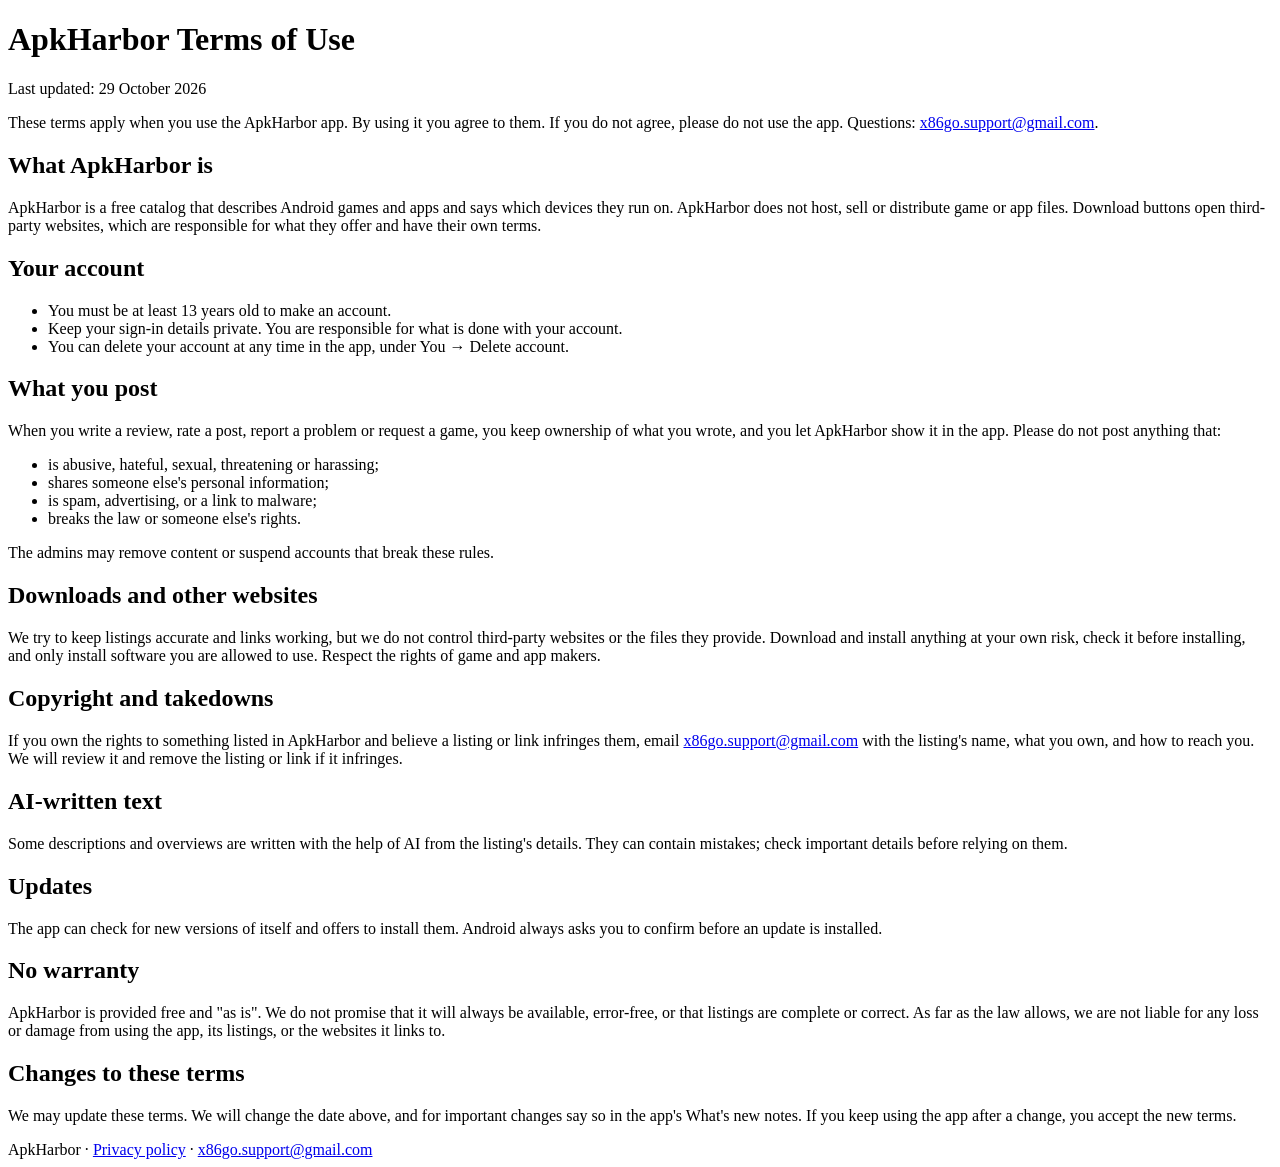
==== docs/terms.html @ 918039da "Add terms.html" ====
<!doctype html>
<html lang="en">
<head>
<meta charset="utf-8">
<meta name="viewport" content="width=device-width, initial-scale=1">
<title>ApkHarbor Terms of Use</title>
<link rel="stylesheet" href="style.css">
</head>
<body>
<main>
<h1>Apk<span>Harbor</span> Terms of Use</h1>
<p class="updated">Last updated: 29 October 2026</p>

<p>These terms apply when you use the ApkHarbor app. By using it you agree to them. If you do not agree, please do not use the app. Questions: <a href="mailto:x86go.support@gmail.com">x86go.support@gmail.com</a>.</p>

<h2>What ApkHarbor is</h2>
<p>ApkHarbor is a free catalog that describes Android games and apps and says which devices they run on. ApkHarbor does not host, sell or distribute game or app files. Download buttons open third-party websites, which are responsible for what they offer and have their own terms.</p>

<h2>Your account</h2>
<ul>
  <li>You must be at least 13 years old to make an account.</li>
  <li>Keep your sign-in details private. You are responsible for what is done with your account.</li>
  <li>You can delete your account at any time in the app, under You → Delete account.</li>
</ul>

<h2>What you post</h2>
<p>When you write a review, rate a post, report a problem or request a game, you keep ownership of what you wrote, and you let ApkHarbor show it in the app. Please do not post anything that:</p>
<ul>
  <li>is abusive, hateful, sexual, threatening or harassing;</li>
  <li>shares someone else's personal information;</li>
  <li>is spam, advertising, or a link to malware;</li>
  <li>breaks the law or someone else's rights.</li>
</ul>
<p>The admins may remove content or suspend accounts that break these rules.</p>

<h2>Downloads and other websites</h2>
<p>We try to keep listings accurate and links working, but we do not control third-party websites or the files they provide. Download and install anything at your own risk, check it before installing, and only install software you are allowed to use. Respect the rights of game and app makers.</p>

<h2>Copyright and takedowns</h2>
<p>If you own the rights to something listed in ApkHarbor and believe a listing or link infringes them, email <a href="mailto:x86go.support@gmail.com">x86go.support@gmail.com</a> with the listing's name, what you own, and how to reach you. We will review it and remove the listing or link if it infringes.</p>

<h2>AI-written text</h2>
<p>Some descriptions and overviews are written with the help of AI from the listing's details. They can contain mistakes; check important details before relying on them.</p>

<h2>Updates</h2>
<p>The app can check for new versions of itself and offers to install them. Android always asks you to confirm before an update is installed.</p>

<h2>No warranty</h2>
<p>ApkHarbor is provided free and "as is". We do not promise that it will always be available, error-free, or that listings are complete or correct. As far as the law allows, we are not liable for any loss or damage from using the app, its listings, or the websites it links to.</p>

<h2>Changes to these terms</h2>
<p>We may update these terms. We will change the date above, and for important changes say so in the app's What's new notes. If you keep using the app after a change, you accept the new terms.</p>

<footer>ApkHarbor · <a href="privacy.html">Privacy policy</a> · <a href="mailto:x86go.support@gmail.com">x86go.support@gmail.com</a></footer>
</main>
</body>
</html>
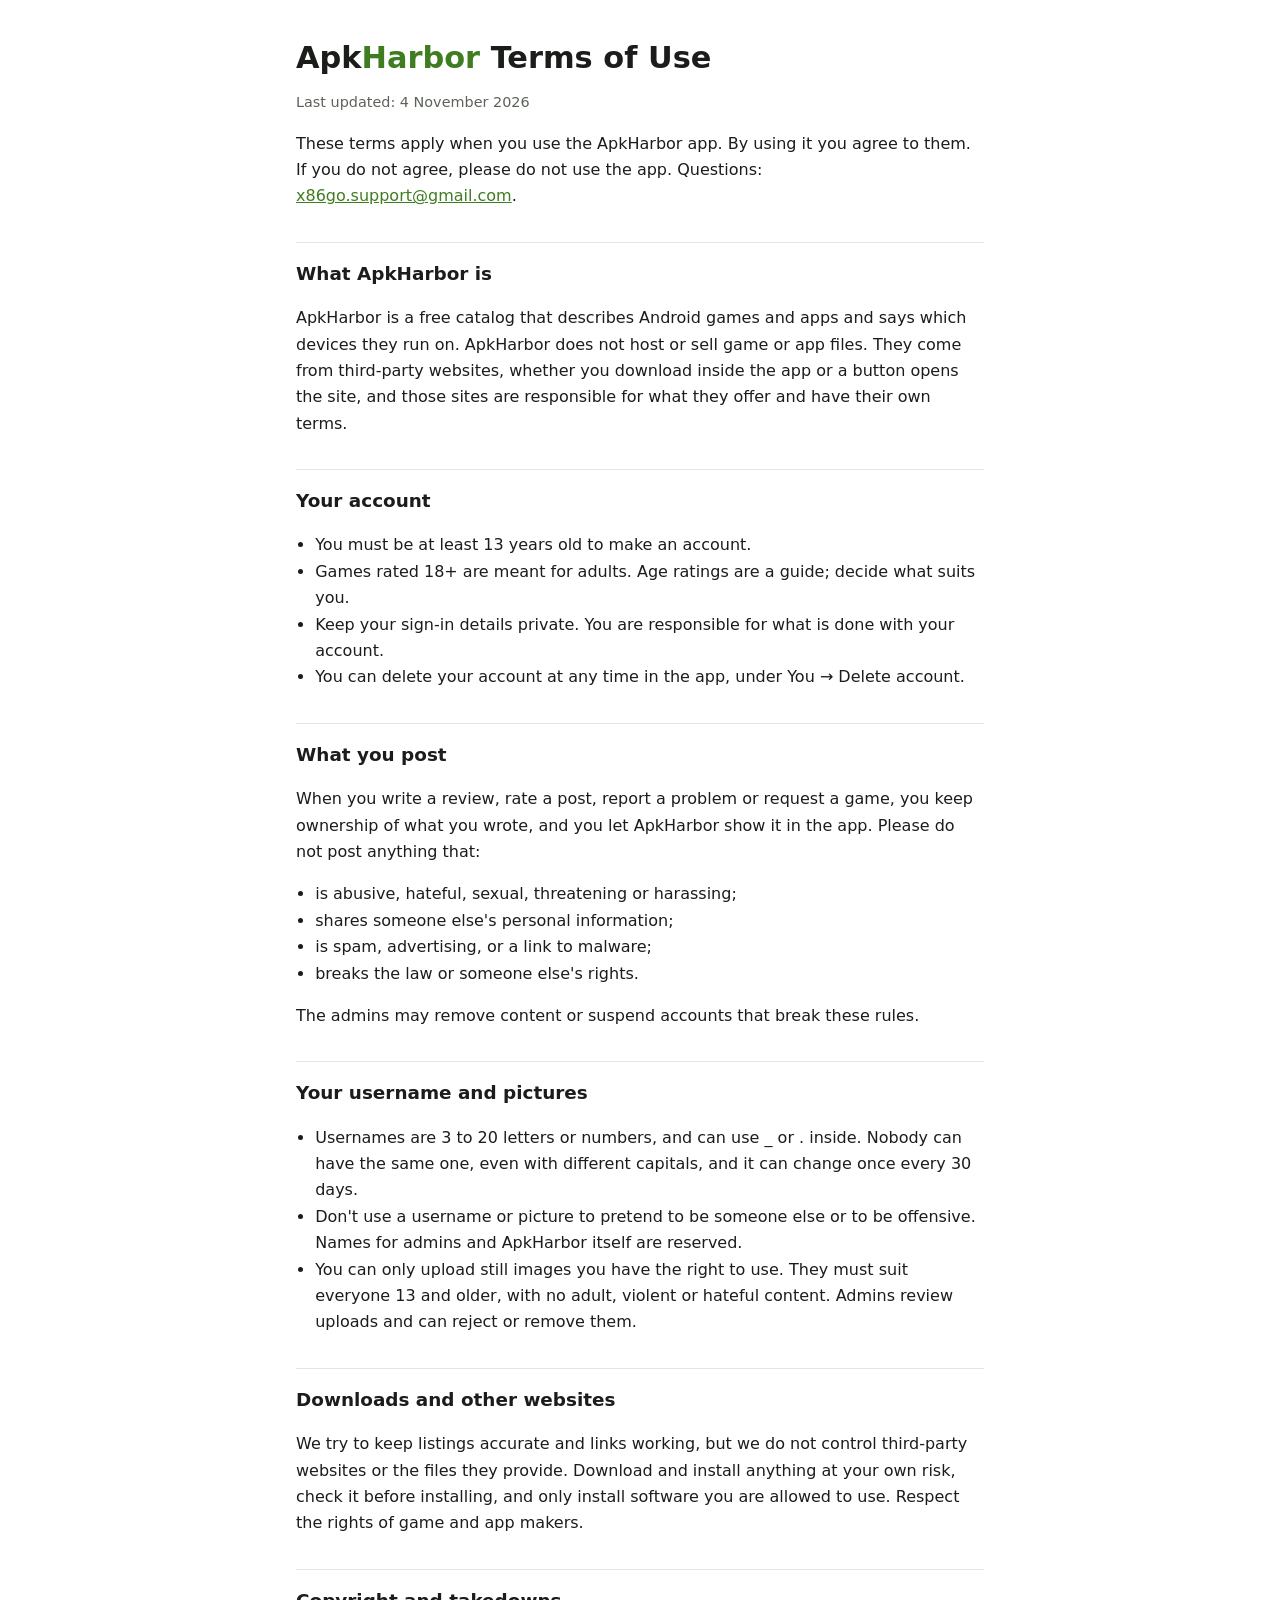
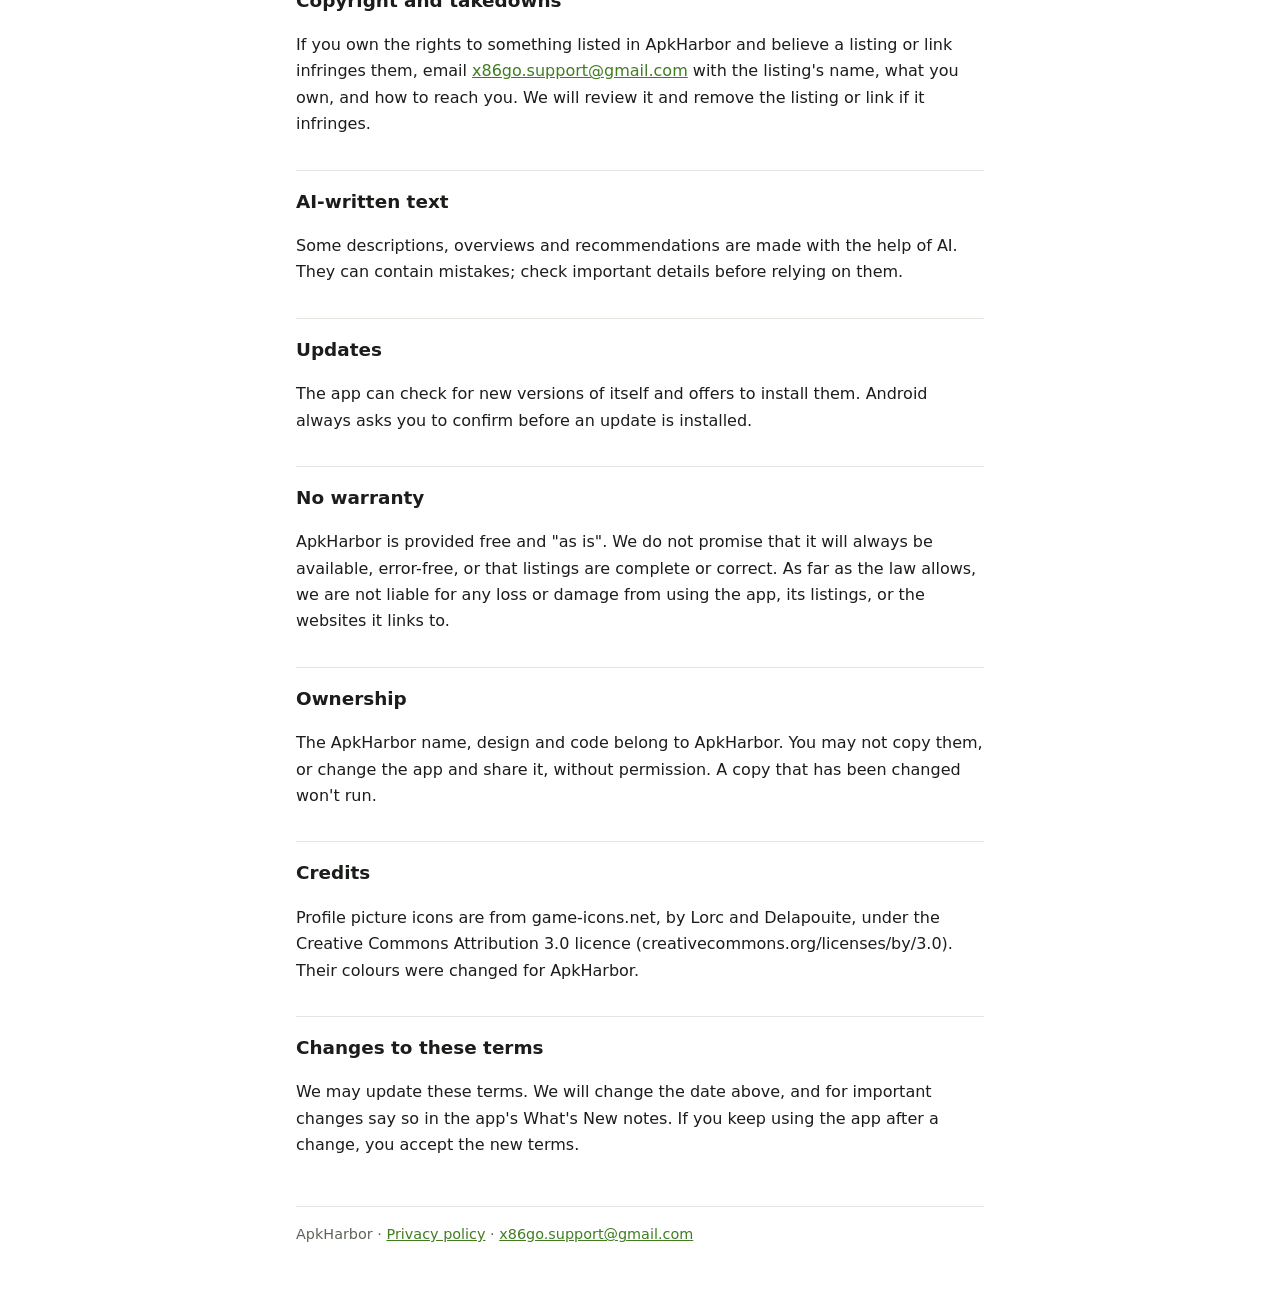
==== commit 396b1631: "Terms of use: usernames, uploaded pictures and banners Co-Authored-By: Claude Opus 5.5 <noreply@anth" ====
--- a/docs/terms.html
+++ b/docs/terms.html
@@ -9,21 +9,24 @@
 <body>
 <main>
 <h1>Apk<span>Harbor</span> Terms of Use</h1>
-<p class="updated">Last updated: 29 October 2026</p>
+<p class="updated">Last updated: 4 November 2026</p>
 
 <p>These terms apply when you use the ApkHarbor app. By using it you agree to them. If you do not agree, please do not use the app. Questions: <a href="mailto:x86go.support@gmail.com">x86go.support@gmail.com</a>.</p>
 
 <h2>What ApkHarbor is</h2>
-<p>ApkHarbor is a free catalog that describes Android games and apps and says which devices they run on. ApkHarbor does not host, sell or distribute game or app files. Download buttons open third-party websites, which are responsible for what they offer and have their own terms.</p>
+
+<p>ApkHarbor is a free catalog that describes Android games and apps and says which devices they run on. ApkHarbor does not host or sell game or app files. They come from third-party websites, whether you download inside the app or a button opens the site, and those sites are responsible for what they offer and have their own terms.</p>
 
 <h2>Your account</h2>
 <ul>
   <li>You must be at least 13 years old to make an account.</li>
+  <li>Games rated 18+ are meant for adults. Age ratings are a guide; decide what suits you.</li>
   <li>Keep your sign-in details private. You are responsible for what is done with your account.</li>
   <li>You can delete your account at any time in the app, under You → Delete account.</li>
 </ul>
 
 <h2>What you post</h2>
+
 <p>When you write a review, rate a post, report a problem or request a game, you keep ownership of what you wrote, and you let ApkHarbor show it in the app. Please do not post anything that:</p>
 <ul>
   <li>is abusive, hateful, sexual, threatening or harassing;</li>
@@ -31,25 +34,47 @@
   <li>is spam, advertising, or a link to malware;</li>
   <li>breaks the law or someone else's rights.</li>
 </ul>
+
 <p>The admins may remove content or suspend accounts that break these rules.</p>
 
+<h2>Your username and pictures</h2>
+<ul>
+  <li>Usernames are 3 to 20 letters or numbers, and can use _ or . inside. Nobody can have the same one, even with different capitals, and it can change once every 30 days.</li>
+  <li>Don't use a username or picture to pretend to be someone else or to be offensive. Names for admins and ApkHarbor itself are reserved.</li>
+  <li>You can only upload still images you have the right to use. They must suit everyone 13 and older, with no adult, violent or hateful content. Admins review uploads and can reject or remove them.</li>
+</ul>
+
 <h2>Downloads and other websites</h2>
+
 <p>We try to keep listings accurate and links working, but we do not control third-party websites or the files they provide. Download and install anything at your own risk, check it before installing, and only install software you are allowed to use. Respect the rights of game and app makers.</p>
 
 <h2>Copyright and takedowns</h2>
+
 <p>If you own the rights to something listed in ApkHarbor and believe a listing or link infringes them, email <a href="mailto:x86go.support@gmail.com">x86go.support@gmail.com</a> with the listing's name, what you own, and how to reach you. We will review it and remove the listing or link if it infringes.</p>
 
 <h2>AI-written text</h2>
-<p>Some descriptions and overviews are written with the help of AI from the listing's details. They can contain mistakes; check important details before relying on them.</p>
+
+<p>Some descriptions, overviews and recommendations are made with the help of AI. They can contain mistakes; check important details before relying on them.</p>
 
 <h2>Updates</h2>
+
 <p>The app can check for new versions of itself and offers to install them. Android always asks you to confirm before an update is installed.</p>
 
 <h2>No warranty</h2>
+
 <p>ApkHarbor is provided free and "as is". We do not promise that it will always be available, error-free, or that listings are complete or correct. As far as the law allows, we are not liable for any loss or damage from using the app, its listings, or the websites it links to.</p>
 
+<h2>Ownership</h2>
+
+<p>The ApkHarbor name, design and code belong to ApkHarbor. You may not copy them, or change the app and share it, without permission. A copy that has been changed won't run.</p>
+
+<h2>Credits</h2>
+
+<p>Profile picture icons are from game-icons.net, by Lorc and Delapouite, under the Creative Commons Attribution 3.0 licence (creativecommons.org/licenses/by/3.0). Their colours were changed for ApkHarbor.</p>
+
 <h2>Changes to these terms</h2>
-<p>We may update these terms. We will change the date above, and for important changes say so in the app's What's new notes. If you keep using the app after a change, you accept the new terms.</p>
+
+<p>We may update these terms. We will change the date above, and for important changes say so in the app's What's New notes. If you keep using the app after a change, you accept the new terms.</p>
 
 <footer>ApkHarbor · <a href="privacy.html">Privacy policy</a> · <a href="mailto:x86go.support@gmail.com">x86go.support@gmail.com</a></footer>
 </main>
--- a/docs/style.css
+++ b/docs/style.css
@@ -0,0 +1,13 @@
+:root { --bg: #ffffff; --text: #1b1d1a; --muted: #5d6359; --accent: #3f7d20; --line: #e3e6df; }
+@media (prefers-color-scheme: dark) { :root { --bg: #111310; --text: #e6e9e2; --muted: #a3a99e; --accent: #8fd16a; --line: #2a2e27; } }
+* { box-sizing: border-box; }
+body { margin: 0; background: var(--bg); color: var(--text); font: 16px/1.65 system-ui, -apple-system, "Segoe UI", Roboto, sans-serif; }
+main { max-width: 720px; margin: 0 auto; padding: 40px 16px 64px; }
+h1 { font-size: 1.9rem; line-height: 1.2; margin: 0 0 4px; }
+h1 span { color: var(--accent); }
+h2 { font-size: 1.15rem; margin: 32px 0 8px; padding-top: 16px; border-top: 1px solid var(--line); }
+p, li { color: var(--text); }
+.updated, footer { color: var(--muted); font-size: 0.9rem; }
+a { color: var(--accent); }
+ul { padding-left: 1.2rem; }
+footer { margin-top: 48px; padding-top: 16px; border-top: 1px solid var(--line); }
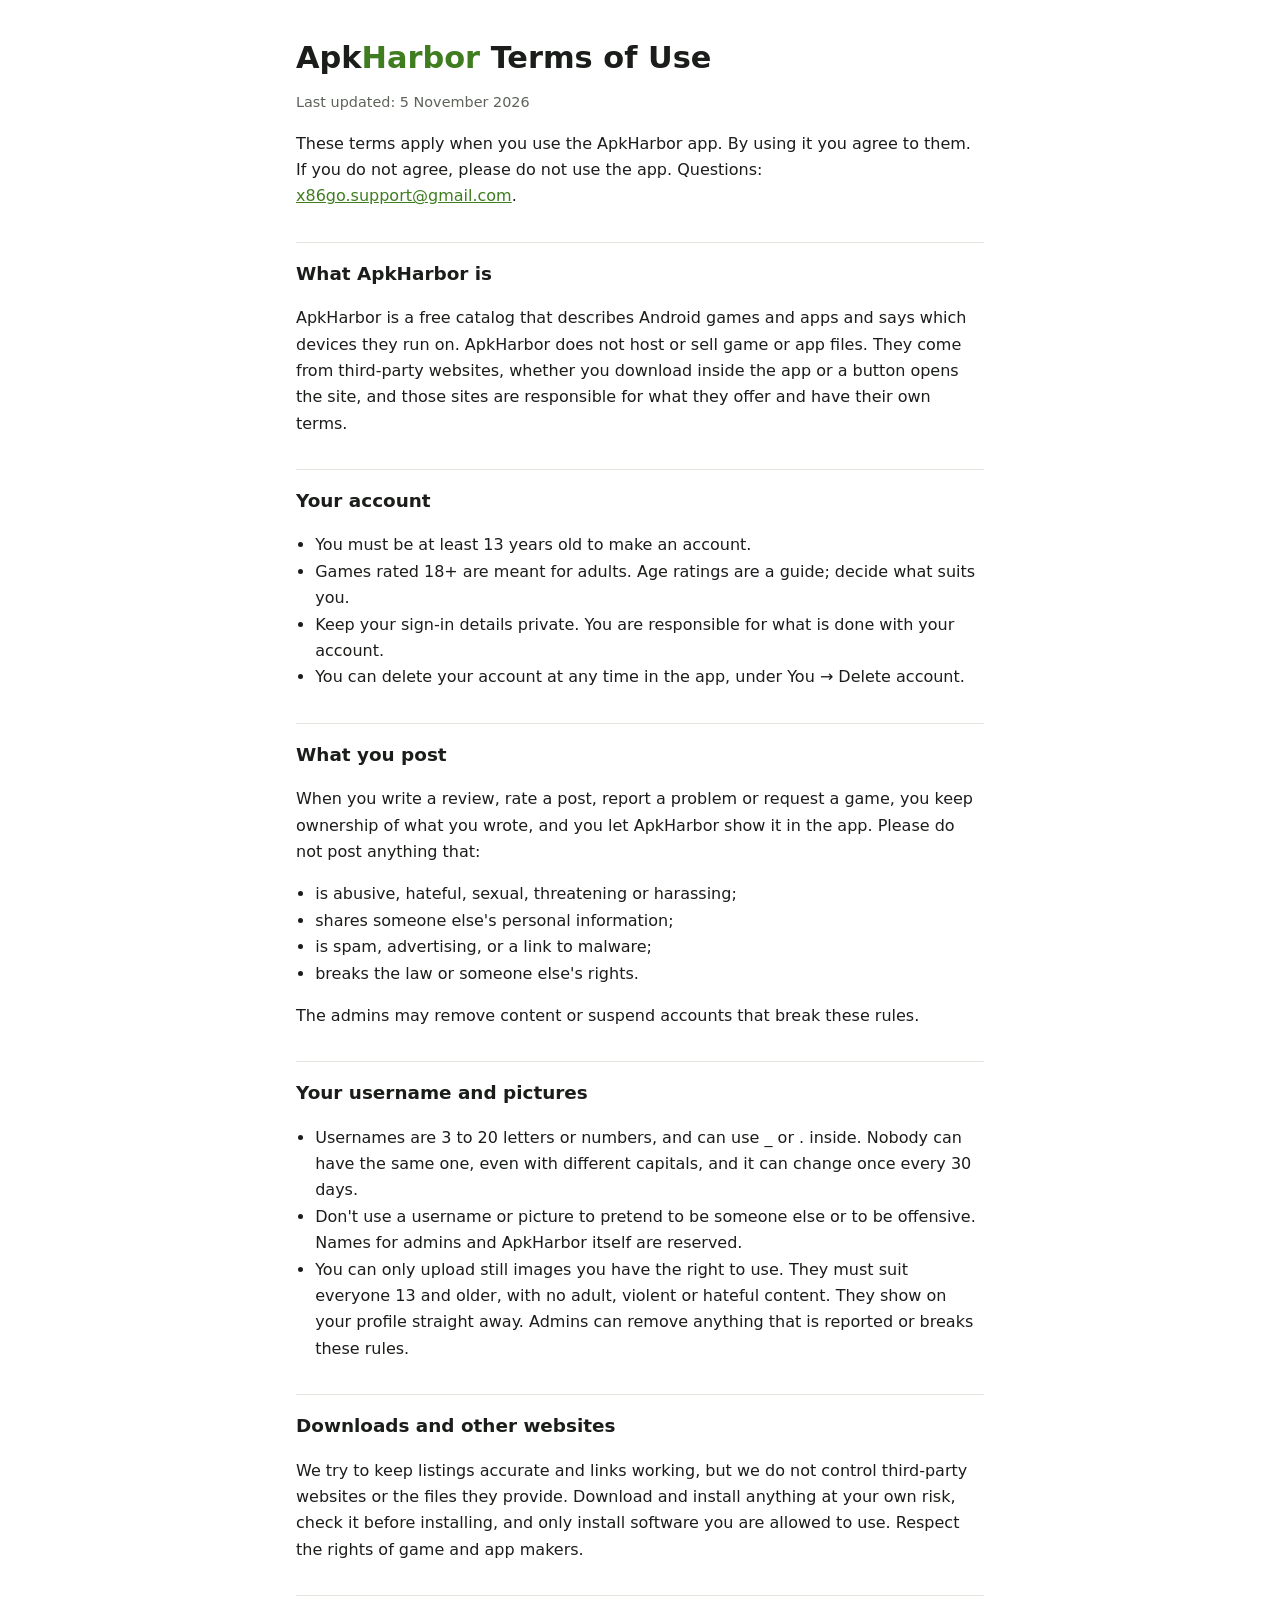
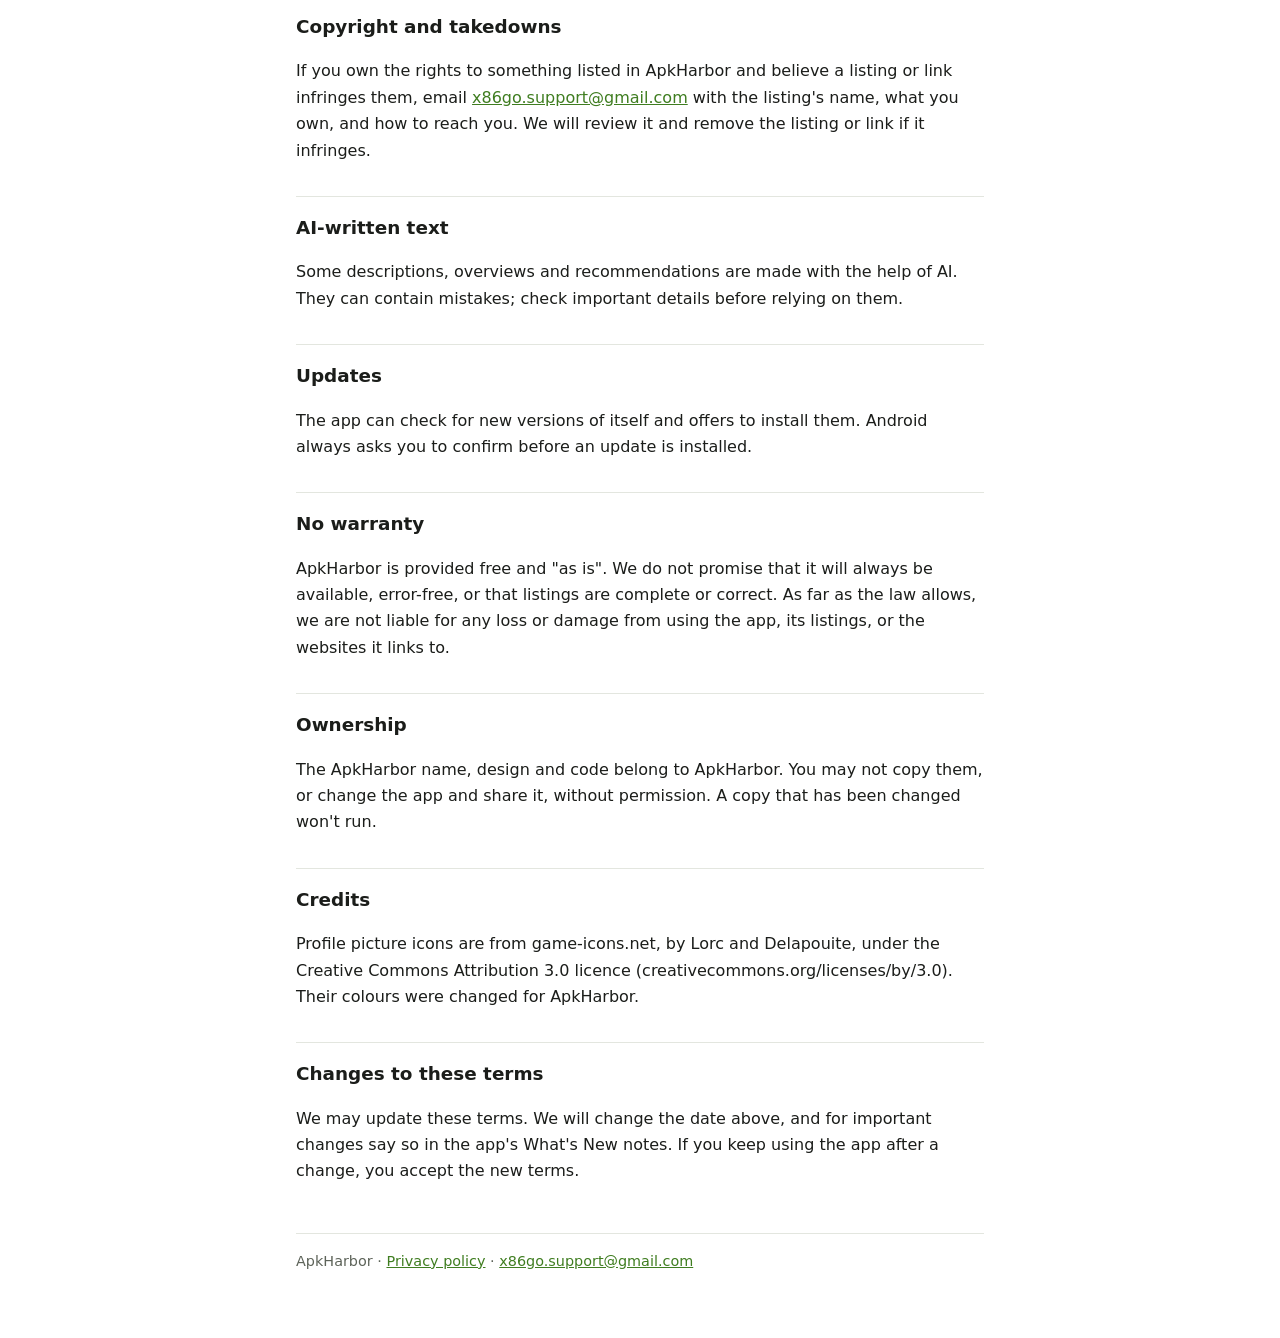
==== commit 2b76641b: "Terms: profile effects removed Co-Authored-By: Claude Opus 5.5 <noreply@anthropic.com>" ====
--- a/docs/terms.html
+++ b/docs/terms.html
@@ -9,7 +9,7 @@
 <body>
 <main>
 <h1>Apk<span>Harbor</span> Terms of Use</h1>
-<p class="updated">Last updated: 4 November 2026</p>
+<p class="updated">Last updated: 5 November 2026</p>
 
 <p>These terms apply when you use the ApkHarbor app. By using it you agree to them. If you do not agree, please do not use the app. Questions: <a href="mailto:x86go.support@gmail.com">x86go.support@gmail.com</a>.</p>
 
@@ -41,7 +41,7 @@
 <ul>
   <li>Usernames are 3 to 20 letters or numbers, and can use _ or . inside. Nobody can have the same one, even with different capitals, and it can change once every 30 days.</li>
   <li>Don't use a username or picture to pretend to be someone else or to be offensive. Names for admins and ApkHarbor itself are reserved.</li>
-  <li>You can only upload still images you have the right to use. They must suit everyone 13 and older, with no adult, violent or hateful content. Admins review uploads and can reject or remove them.</li>
+  <li>You can only upload still images you have the right to use. They must suit everyone 13 and older, with no adult, violent or hateful content. They show on your profile straight away. Admins can remove anything that is reported or breaks these rules.</li>
 </ul>
 
 <h2>Downloads and other websites</h2>
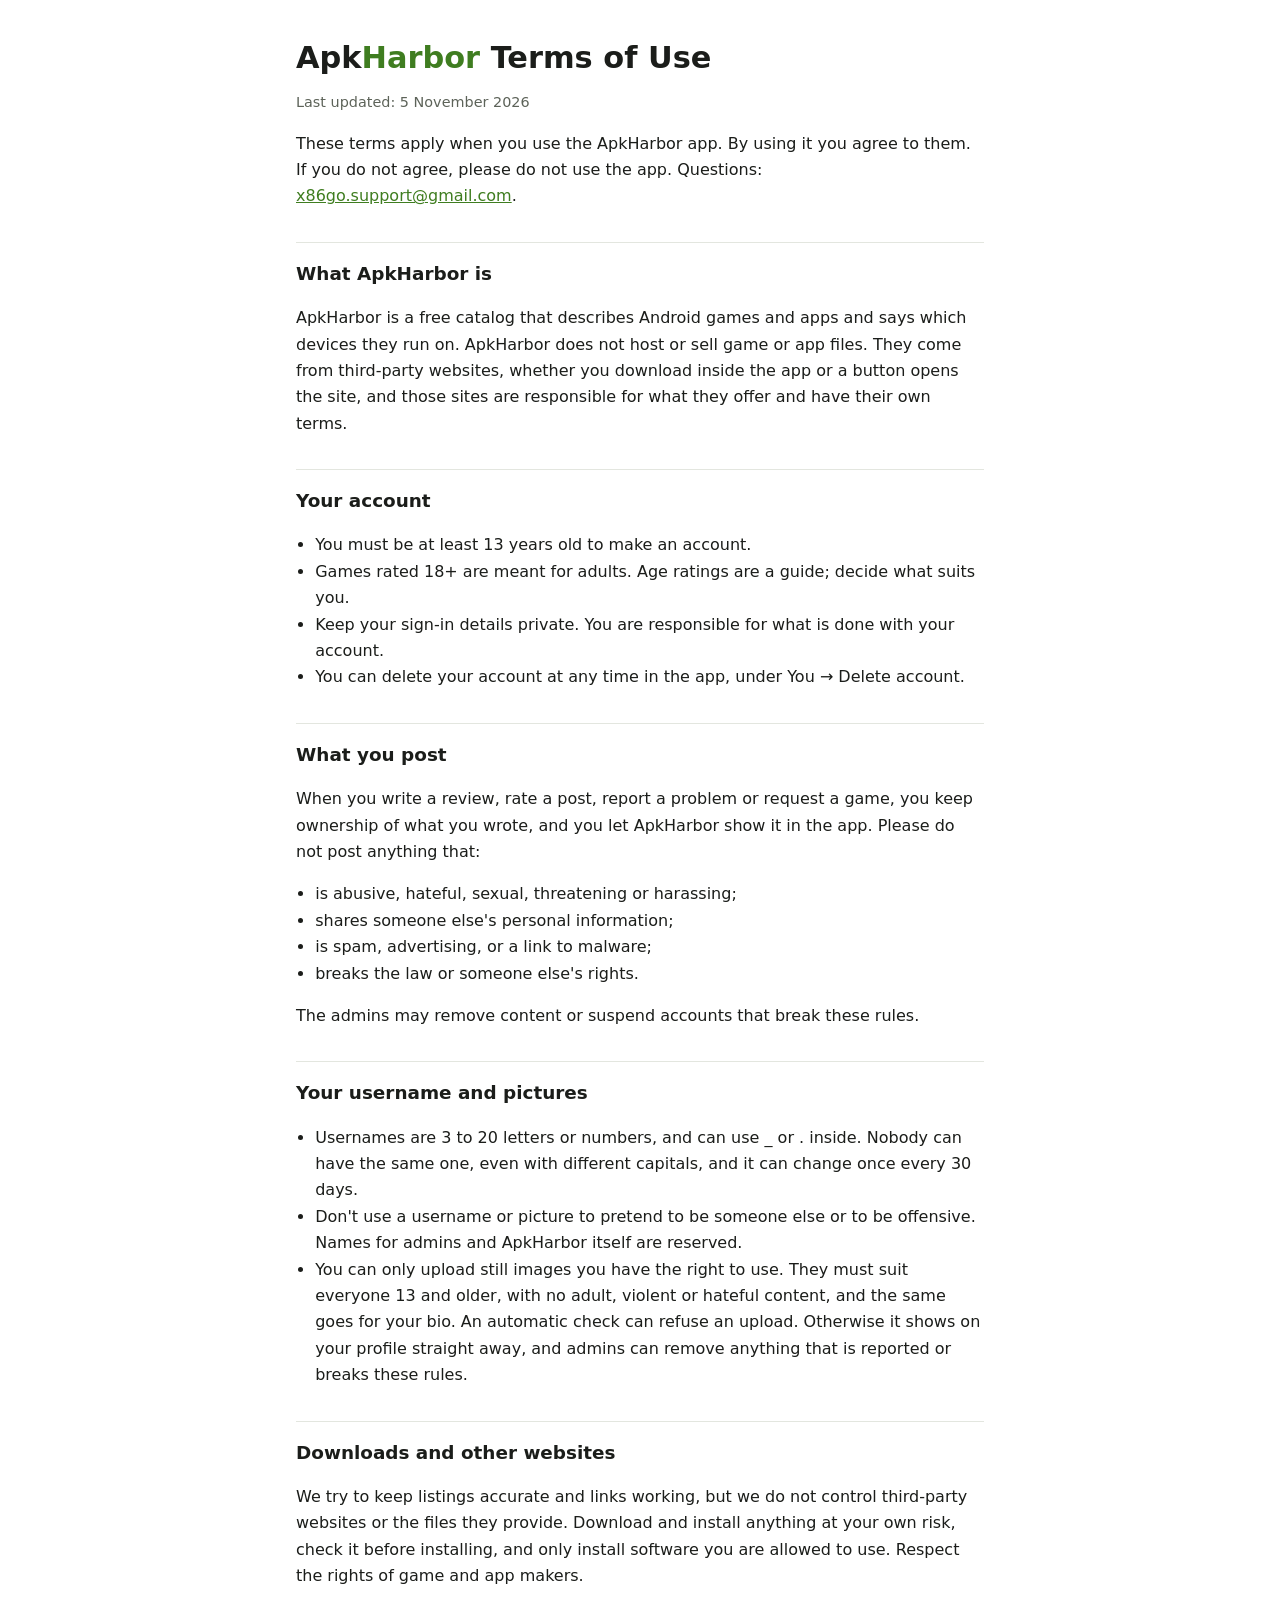
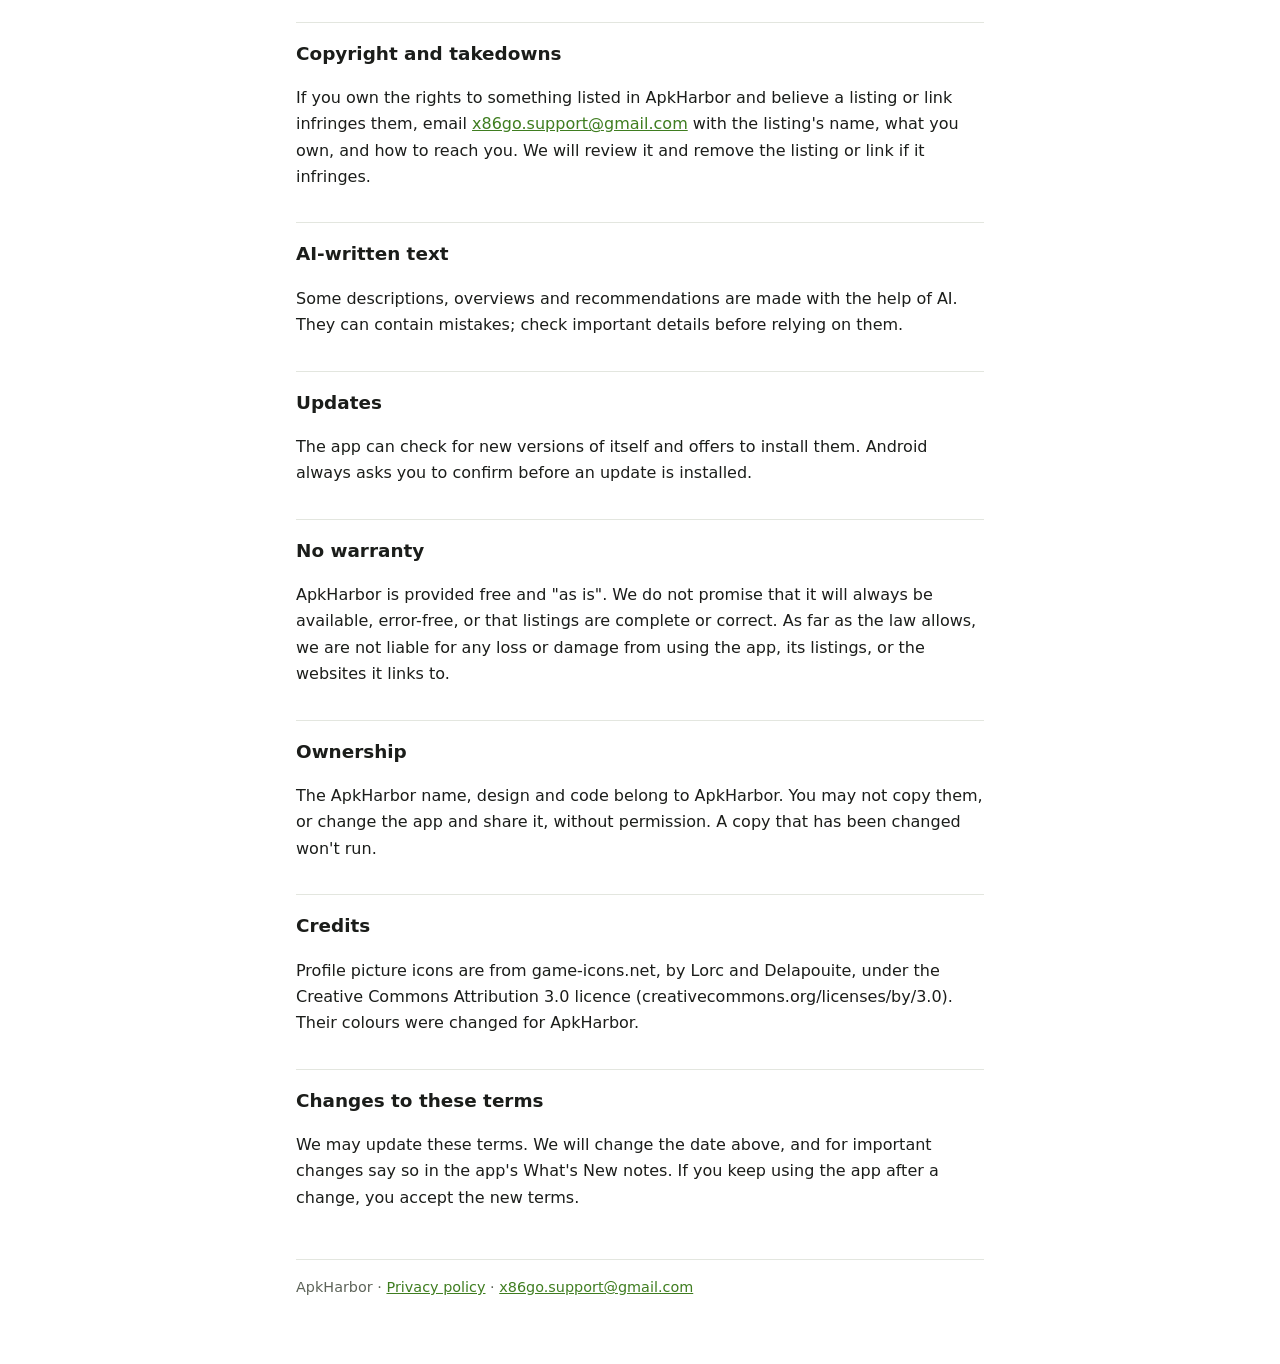
==== commit 3e5c85d1: "Terms: bios, helpful votes, automatic image check, no profile colours Co-Authored-By: Claude Opus 5." ====
--- a/docs/terms.html
+++ b/docs/terms.html
@@ -41,7 +41,7 @@
 <ul>
   <li>Usernames are 3 to 20 letters or numbers, and can use _ or . inside. Nobody can have the same one, even with different capitals, and it can change once every 30 days.</li>
   <li>Don't use a username or picture to pretend to be someone else or to be offensive. Names for admins and ApkHarbor itself are reserved.</li>
-  <li>You can only upload still images you have the right to use. They must suit everyone 13 and older, with no adult, violent or hateful content. They show on your profile straight away. Admins can remove anything that is reported or breaks these rules.</li>
+  <li>You can only upload still images you have the right to use. They must suit everyone 13 and older, with no adult, violent or hateful content, and the same goes for your bio. An automatic check can refuse an upload. Otherwise it shows on your profile straight away, and admins can remove anything that is reported or breaks these rules.</li>
 </ul>
 
 <h2>Downloads and other websites</h2>
